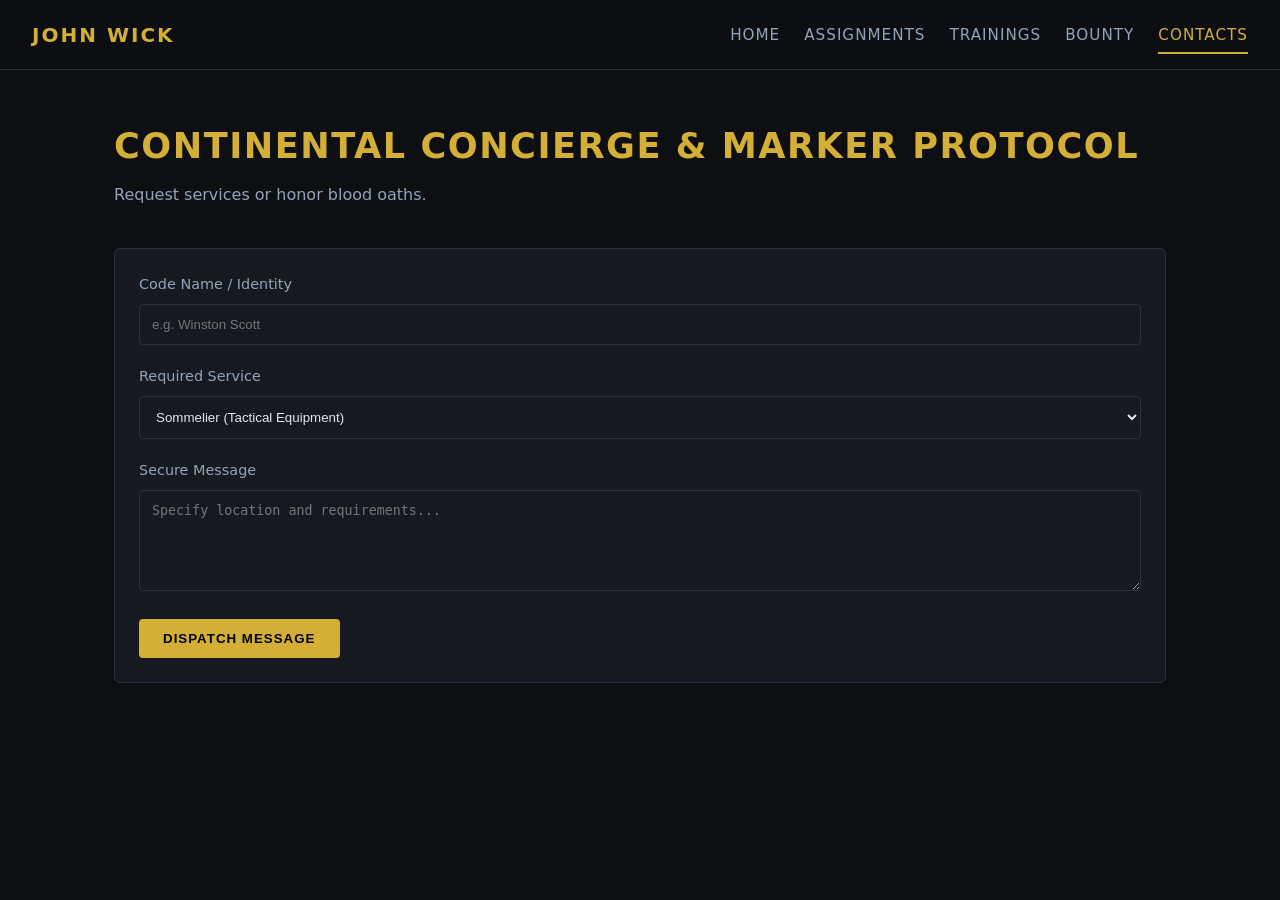
==== contact.html @ a7281b27 "add files" ====
<!DOCTYPE html>
<html lang="en">
<head>
  <meta charset="UTF-8">
  <meta name="viewport" content="width=device-width, initial-scale=1.0">
  <title>Contacts | John Wick</title>
  <link rel="stylesheet" href="styles.css">
</head>
<body>

  <header class="taskbar">
    <a href="index.html" class="logo">JOHN WICK</a>
    <ul class="nav-links">
      <li><a href="index.html">Home</a></li>
      <li><a href="assignments.html">Assignments</a></li>
      <li><a href="trainings.html">Trainings</a></li>
      <li><a href="bounty.html">Bounty</a></li>
      <li><a href="contact.html">Contacts</a></li>
    </ul>
  </header>

  <main class="container">
    <h1 class="page-title">Continental Concierge & Marker Protocol</h1>
    <p class="page-subtitle">Request services or honor blood oaths.</p>

    <div class="card">
      <form id="contactForm">
        <div class="form-group">
          <label for="name">Code Name / Identity</label>
          <input type="text" id="name" required placeholder="e.g. Winston Scott">
        </div>
        <div class="form-group">
          <label for="service">Required Service</label>
          <select id="service">
            <option>Sommelier (Tactical Equipment)</option>
            <option>Tailor (Tactical Suit Fitting)</option>
            <option>Cleaner Service (Dinner Reservation for 12)</option>
            <option>Marker Oath Redemption</option>
          </select>
        </div>
        <div class="form-group">
          <label for="message">Secure Message</label>
          <textarea id="message" rows="5" required placeholder="Specify location and requirements..."></textarea>
        </div>
        <button type="submit" class="btn">Dispatch Message</button>
      </form>
    </div>
  </main>

  <script src="script.js"></script>
</body>
</html>
---- styles.css ----
/* Dark Continental Theme */
:root {
  --bg-color: #0d0f12;
  --card-bg: #161a20;
  --gold-accent: #d4af37;
  --red-accent: #e53935;
  --text-main: #e0e6ed;
  --text-muted: #94a3b8;
  --border-color: #2a313d;
  --nav-height: 70px;
}

* {
  box-sizing: border-box;
  margin: 0;
  padding: 0;
}

body {
  background-color: var(--bg-color);
  color: var(--text-main);
  font-family: 'Segoe UI', system-ui, -apple-system, sans-serif;
  padding-top: var(--nav-height);
  line-height: 1.6;
}

/* Fixed Top Navbar with z-index: 9999 */
.taskbar {
  position: fixed;
  top: 0;
  left: 0;
  width: 100%;
  height: var(--nav-height);
  background-color: rgba(13, 15, 18, 0.95);
  backdrop-filter: blur(10px);
  border-bottom: 1px solid var(--border-color);
  z-index: 9999;
  display: flex;
  align-items: center;
  justify-content: space-between;
  padding: 0 2rem;
}

.logo {
  font-size: 1.25rem;
  font-weight: 700;
  letter-spacing: 2px;
  color: var(--gold-accent);
  text-decoration: none;
  text-transform: uppercase;
}

.nav-links {
  display: flex;
  list-style: none;
  gap: 1.5rem;
}

.nav-links a {
  color: var(--text-muted);
  text-decoration: none;
  font-size: 0.95rem;
  font-weight: 500;
  text-transform: uppercase;
  letter-spacing: 1px;
  transition: color 0.2s ease, border-color 0.2s ease;
  padding: 0.5rem 0;
  border-bottom: 2px solid transparent;
}

.nav-links a:hover,
.nav-links a.active {
  color: var(--gold-accent);
  border-bottom-color: var(--gold-accent);
}

/* General Layout Components */
.container {
  max-width: 1100px;
  margin: 0 auto;
  padding: 3rem 1.5rem;
}

.page-title {
  font-size: 2.2rem;
  color: var(--gold-accent);
  margin-bottom: 0.5rem;
  letter-spacing: 1.5px;
  text-transform: uppercase;
}

.page-subtitle {
  color: var(--text-muted);
  margin-bottom: 2.5rem;
}

.card-grid {
  display: grid;
  grid-template-columns: repeat(auto-fit, minmax(300px, 1fr));
  gap: 1.5rem;
}

.card {
  background-color: var(--card-bg);
  border: 1px solid var(--border-color);
  border-radius: 6px;
  padding: 1.5rem;
  transition: transform 0.2s ease, border-color 0.2s ease;
}

.card:hover {
  transform: translateY(-4px);
  border-color: var(--gold-accent);
}

.card h3 {
  color: var(--gold-accent);
  margin-bottom: 0.5rem;
}

/* Forms & Buttons */
.form-group {
  margin-bottom: 1.25rem;
}

.form-group label {
  display: block;
  margin-bottom: 0.5rem;
  color: var(--text-muted);
  font-size: 0.9rem;
}

.form-group input,
.form-group textarea,
.form-group select {
  width: 100%;
  padding: 0.75rem;
  background-color: var(--card-bg);
  border: 1px solid var(--border-color);
  color: var(--text-main);
  border-radius: 4px;
}

.form-group input:focus,
.form-group textarea:focus {
  outline: none;
  border-color: var(--gold-accent);
}

.btn {
  display: inline-block;
  background-color: var(--gold-accent);
  color: #000;
  padding: 0.75rem 1.5rem;
  border: none;
  border-radius: 4px;
  font-weight: 700;
  cursor: pointer;
  text-transform: uppercase;
  letter-spacing: 1px;
  text-decoration: none;
}

.btn:hover {
  opacity: 0.9;
}

.badge-red {
  display: inline-block;
  background-color: rgba(229, 57, 53, 0.2);
  color: var(--red-accent);
  border: 1px solid var(--red-accent);
  padding: 0.25rem 0.5rem;
  border-radius: 4px;
  font-size: 0.8rem;
  font-weight: bold;
}
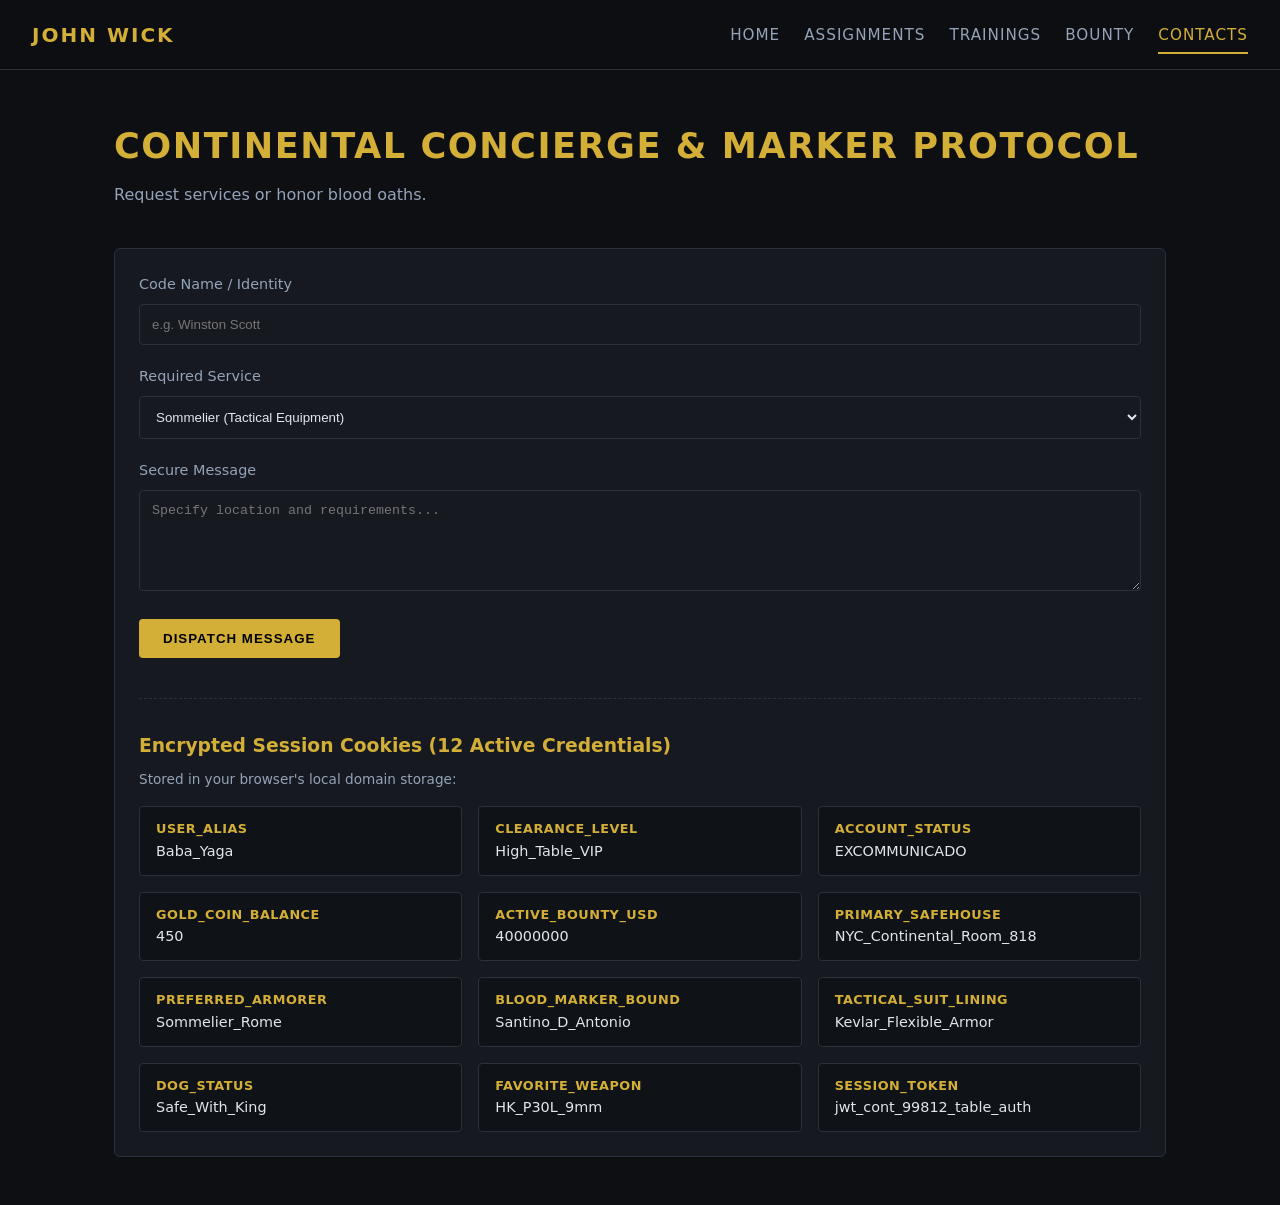
==== commit e910faa0: "add cookies" ====
--- a/contact.html
+++ b/contact.html
@@ -44,9 +44,18 @@
         </div>
         <button type="submit" class="btn">Dispatch Message</button>
       </form>
+
+      <!-- Cookie Vault Display -->
+      <div class="cookie-section">
+        <h3>Encrypted Session Cookies (12 Active Credentials)</h3>
+        <p style="color: var(--text-muted); font-size: 0.85rem; margin-top: 0.25rem;">
+          Stored in your browser's local domain storage:
+        </p>
+        <div id="cookieList" class="cookie-grid"></div>
+      </div>
     </div>
   </main>
 
   <script src="script.js"></script>
 </body>
-</html>
+</html>
--- a/styles.css
+++ b/styles.css
@@ -175,3 +175,40 @@
   font-size: 0.8rem;
   font-weight: bold;
 }
+
+/* Cookie Inspector Styles */
+.cookie-section {
+  margin-top: 2.5rem;
+  padding-top: 2rem;
+  border-top: 1px dashed var(--border-color);
+}
+
+.cookie-grid {
+  display: grid;
+  grid-template-columns: repeat(auto-fit, minmax(240px, 1fr));
+  gap: 1rem;
+  margin-top: 1rem;
+}
+
+.cookie-item {
+  background-color: rgba(0, 0, 0, 0.3);
+  border: 1px solid var(--border-color);
+  padding: 0.75rem 1rem;
+  border-radius: 4px;
+  display: flex;
+  flex-direction: column;
+}
+
+.cookie-key {
+  font-size: 0.8rem;
+  color: var(--gold-accent);
+  text-transform: uppercase;
+  font-weight: bold;
+  letter-spacing: 0.5px;
+}
+
+.cookie-val {
+  font-size: 0.9rem;
+  color: var(--text-main);
+  word-break: break-all;
+}
